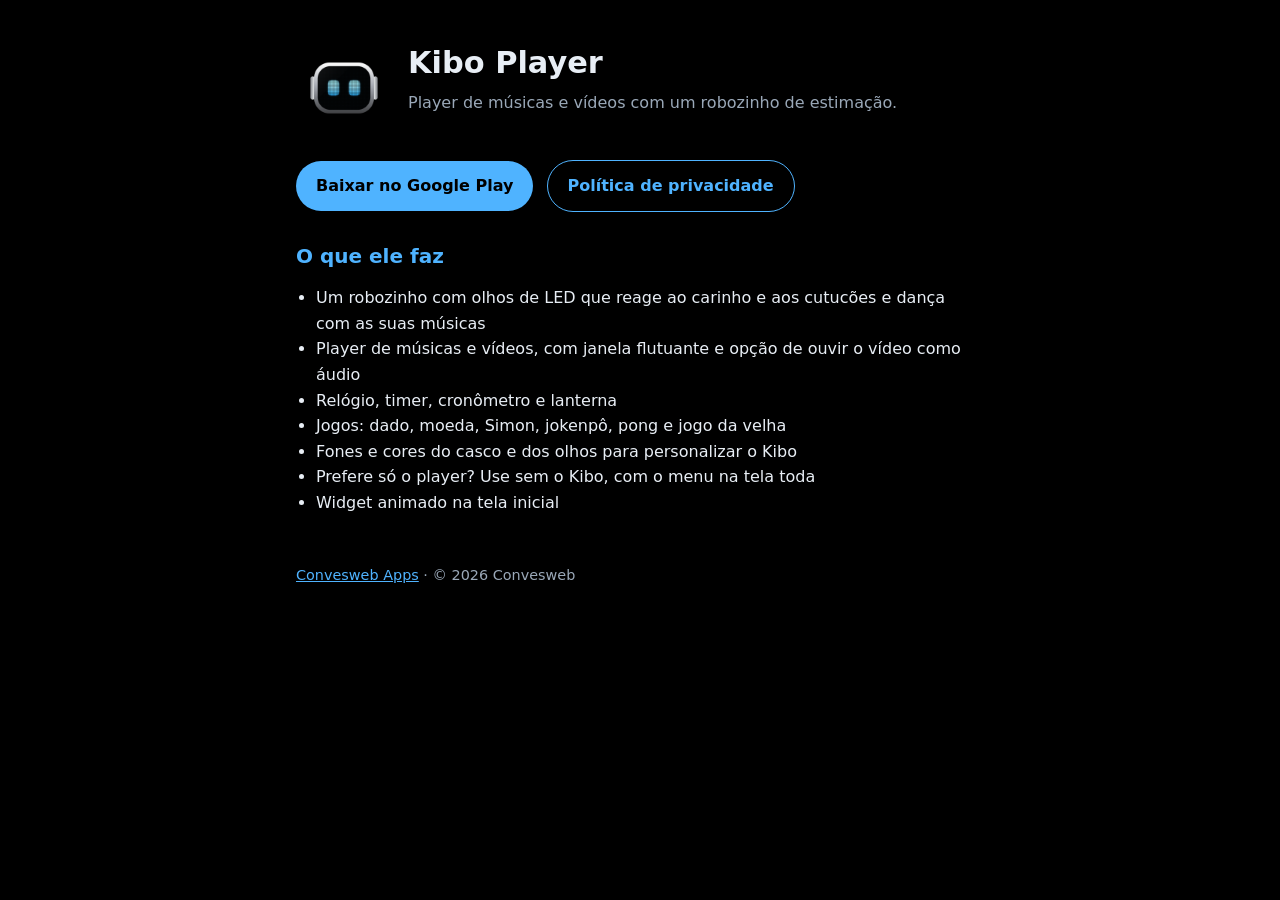
==== kibo/index.html @ 10c753fc "Add files via upload" ====
<!doctype html>
<html lang="pt-BR">
<head>
  <meta charset="utf-8">
  <meta name="viewport" content="width=device-width, initial-scale=1">
  <title>Kibo Player</title>
  <meta name="description" content="Player de músicas e vídeos com um robozinho de estimação de olhos de LED.">
  <link rel="stylesheet" href="../estilo.css">
</head>
<body>
<main>
  <div class="topo">
    <img src="icone.png" alt="Ícone do Kibo Player">
    <div>
      <h1>Kibo Player</h1>
      <p class="sub">Player de músicas e vídeos com um robozinho de estimação.</p>
    </div>
  </div>

  <a class="botao" href="https://play.google.com/store/apps/details?id=br.com.convesweb.kibo">Baixar no Google Play</a>
  <a class="botao secundario" href="privacidade.html">Política de privacidade</a>

  <h2>O que ele faz</h2>
  <ul>
    <li>Um robozinho com olhos de LED que reage ao carinho e aos cutucões e dança com as suas músicas</li>
    <li>Player de músicas e vídeos, com janela flutuante e opção de ouvir o vídeo como áudio</li>
    <li>Relógio, timer, cronômetro e lanterna</li>
    <li>Jogos: dado, moeda, Simon, jokenpô, pong e jogo da velha</li>
    <li>Fones e cores do casco e dos olhos para personalizar o Kibo</li>
    <li>Prefere só o player? Use sem o Kibo, com o menu na tela toda</li>
    <li>Widget animado na tela inicial</li>
  </ul>

  <footer><a href="../">Convesweb Apps</a> · © 2026 Convesweb</footer>
</main>
</body>
</html>
---- estilo.css ----
:root { --fundo: #000; --texto: #e8eef5; --suave: #9aa8b8; --led: #4fb3ff; --cartao: #0d1117; --borda: #1f2a36; }
* { box-sizing: border-box; }
body { margin: 0; background: var(--fundo); color: var(--texto); font: 16px/1.6 system-ui, -apple-system, "Segoe UI", Roboto, sans-serif; }
main { max-width: 720px; margin: 0 auto; padding: 40px 16px 64px; }
h1, h2, h3 { line-height: 1.25; }
h1 { font-size: 1.9rem; margin: 0 0 8px; }
h2 { font-size: 1.25rem; margin-top: 32px; color: var(--led); }
a { color: var(--led); }
p.sub { color: var(--suave); margin-top: 0; }
.app { display: flex; gap: 16px; align-items: center; background: var(--cartao); border: 1px solid var(--borda); border-radius: 16px; padding: 16px; text-decoration: none; color: inherit; margin-top: 16px; }
.app img { width: 72px; height: 72px; border-radius: 16px; flex: none; }
.app strong { display: block; font-size: 1.1rem; }
.app span { color: var(--suave); font-size: .95rem; }
.topo { display: flex; gap: 16px; align-items: center; margin-bottom: 16px; }
.topo img { width: 96px; height: 96px; border-radius: 22px; }
.botao { display: inline-block; background: var(--led); color: #000; font-weight: 600; padding: 12px 20px; border-radius: 999px; text-decoration: none; margin: 8px 8px 0 0; }
.botao.secundario { background: transparent; color: var(--led); border: 1px solid var(--led); }
ul { padding-left: 20px; }
footer { margin-top: 48px; color: var(--suave); font-size: .9rem; }
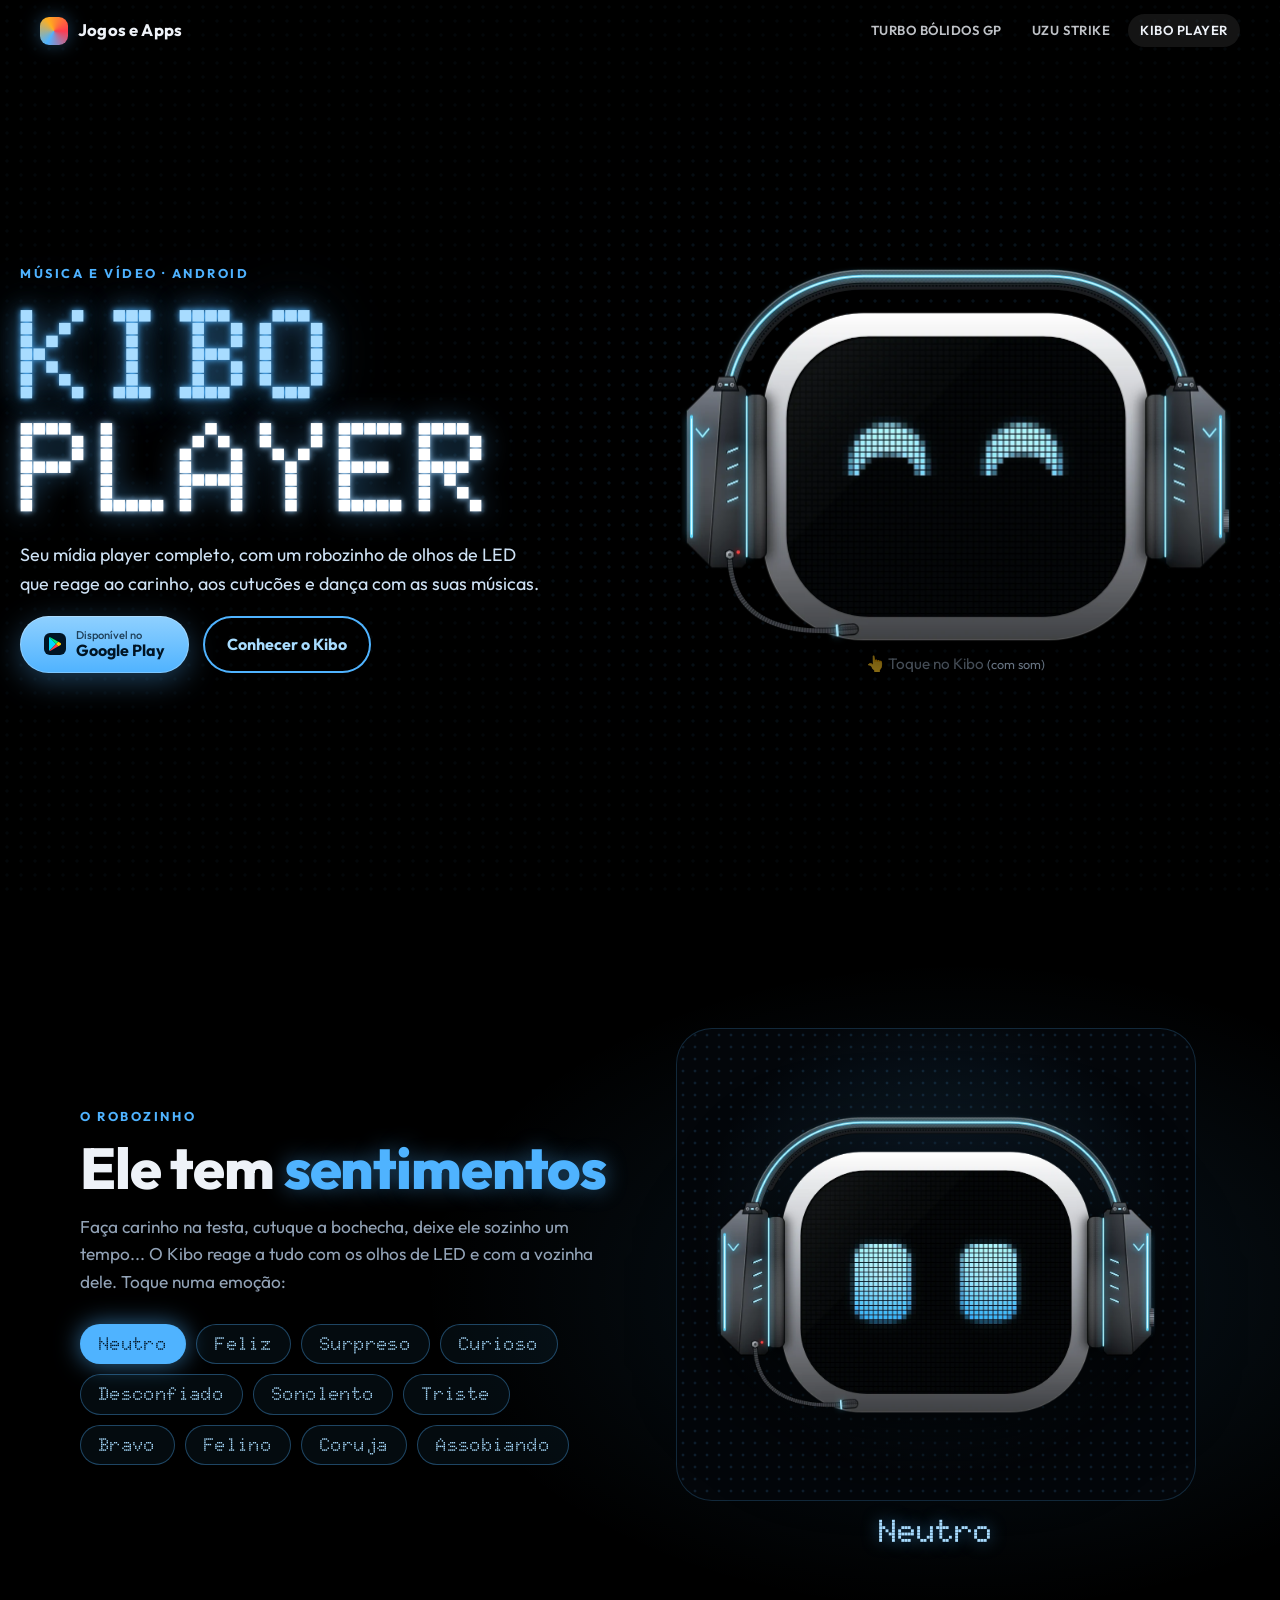
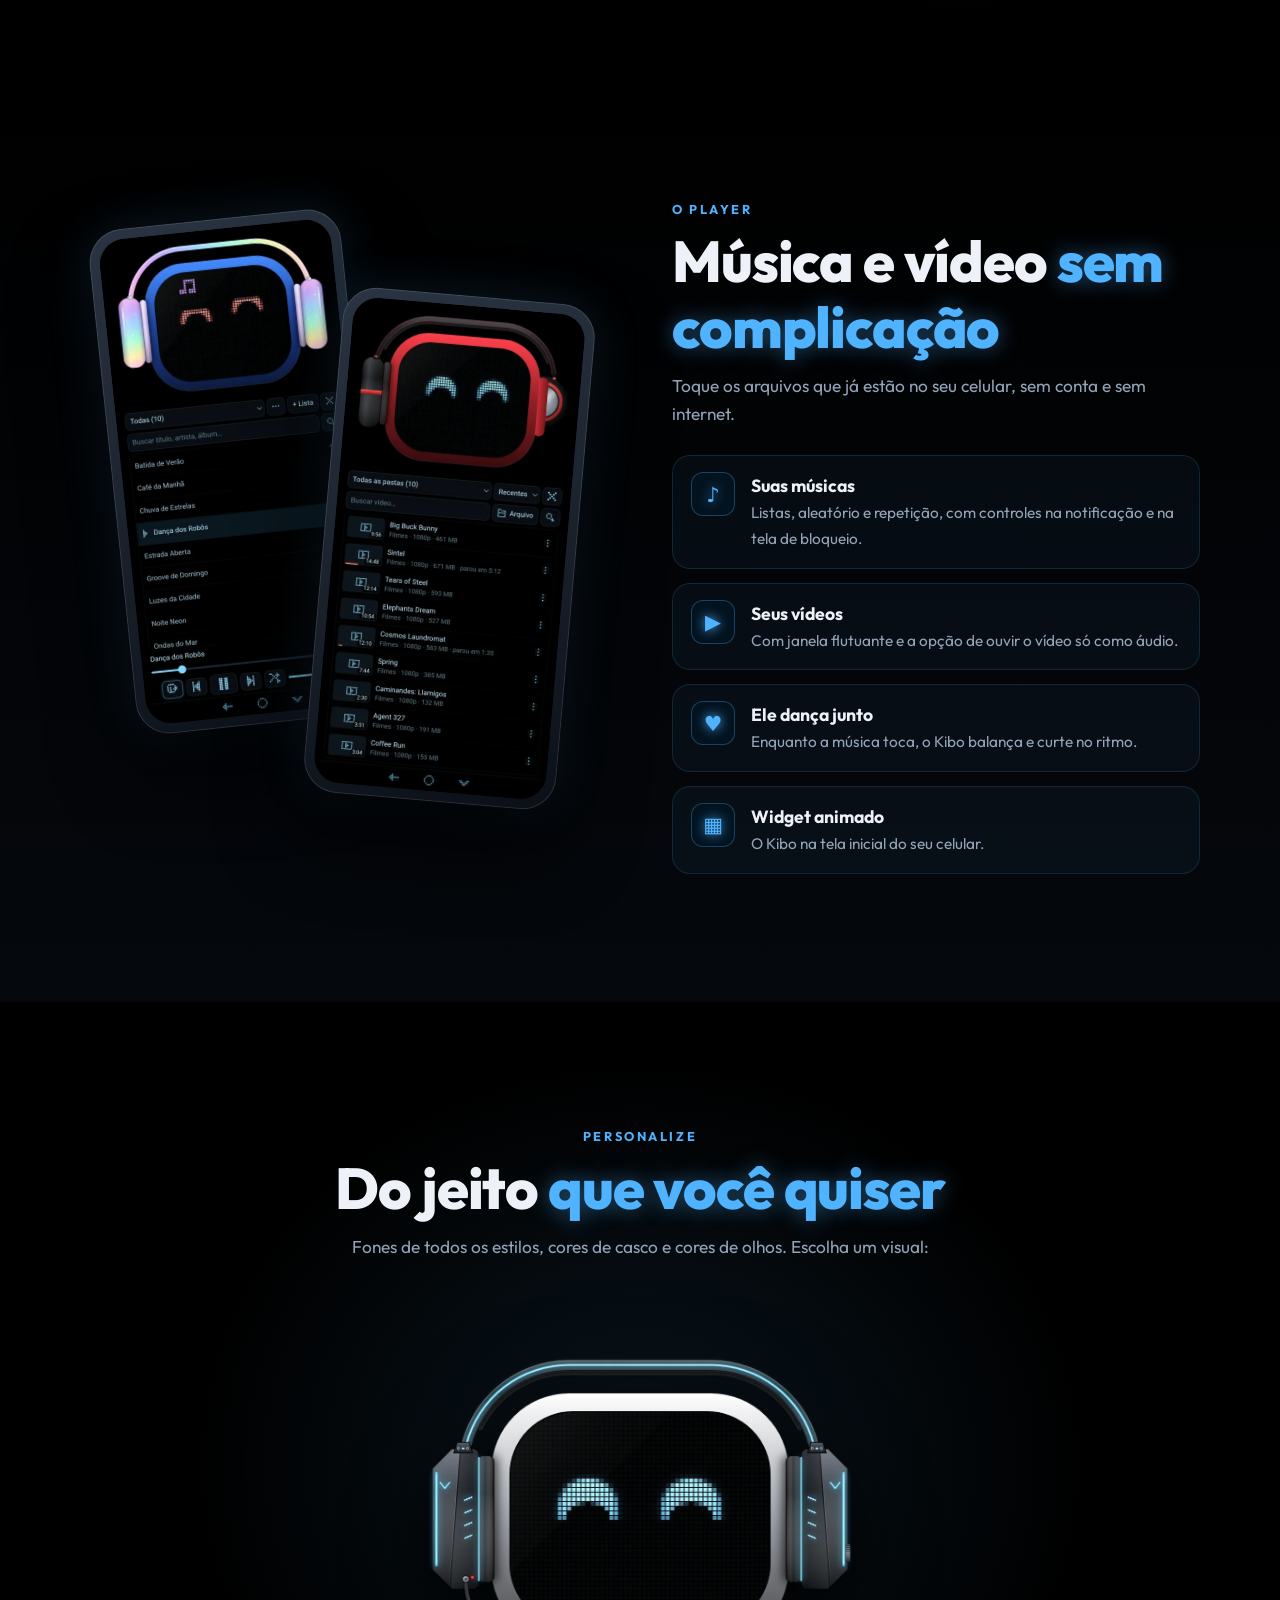
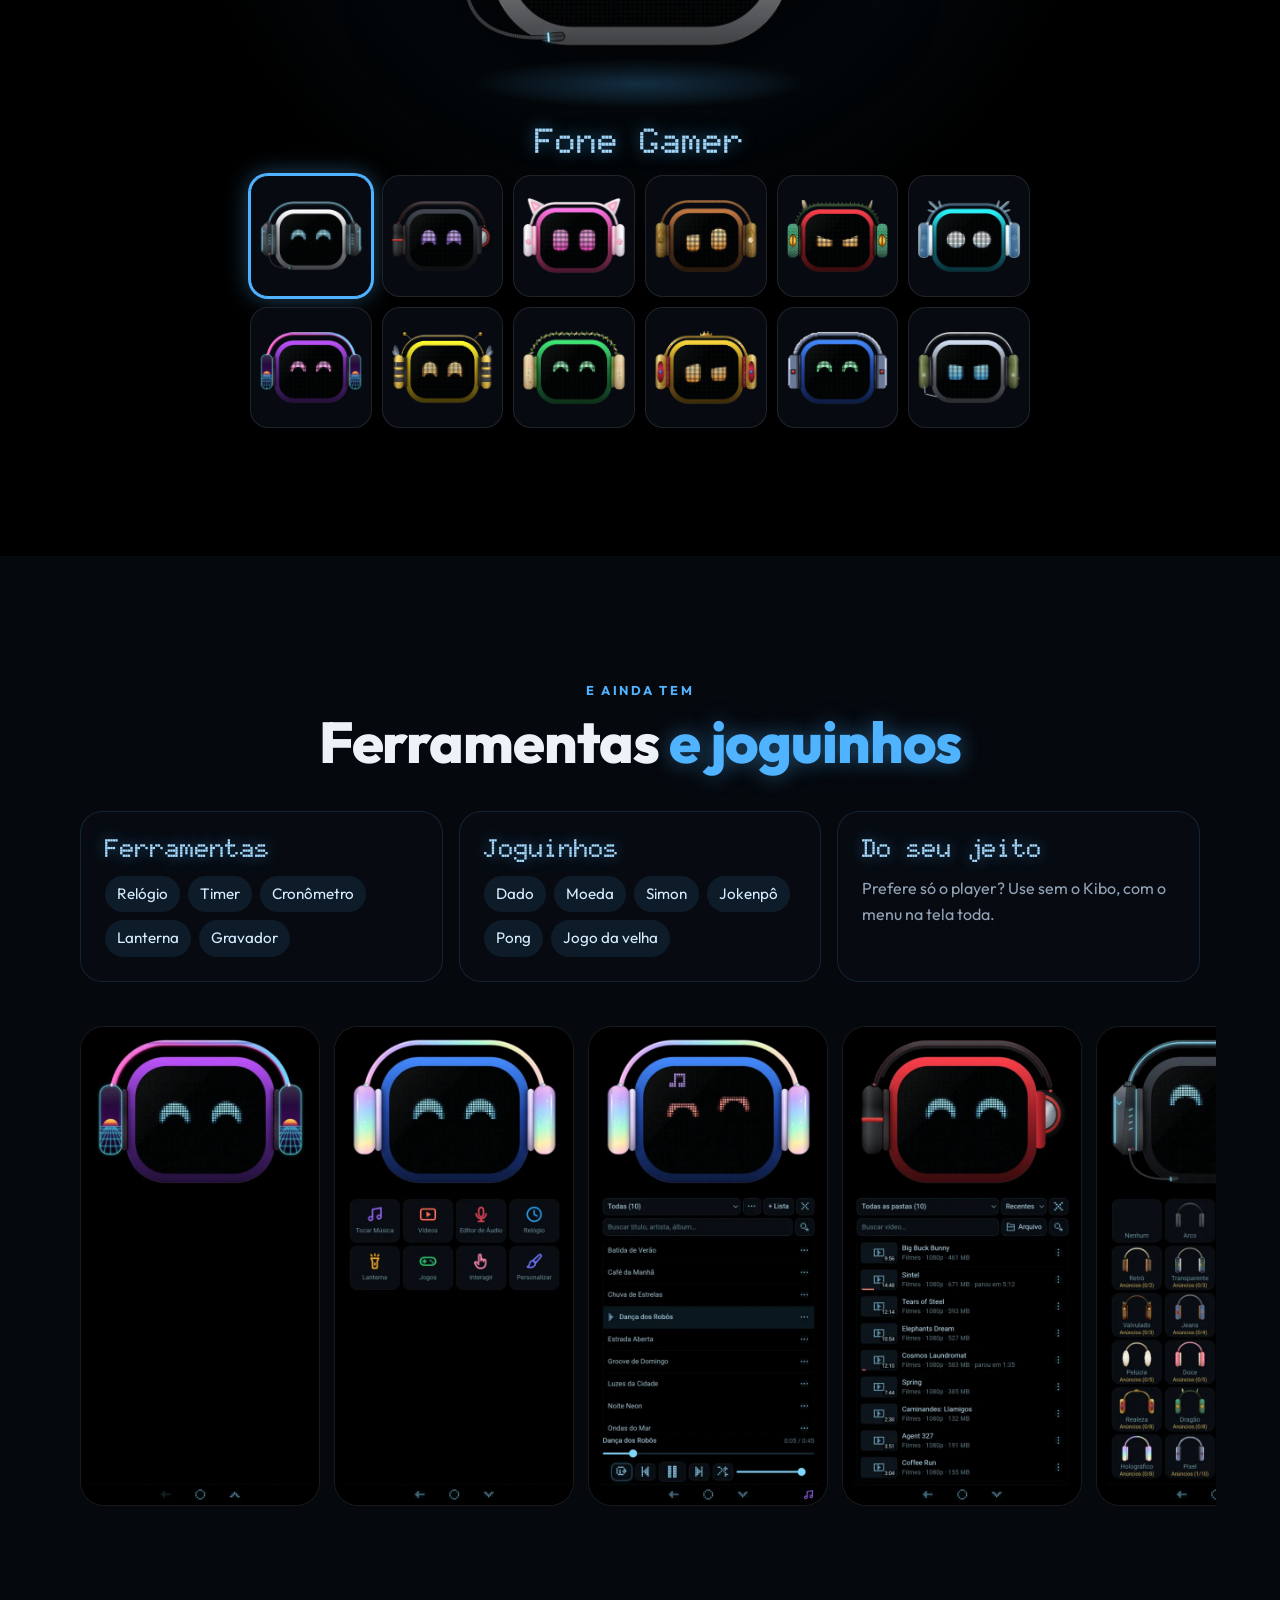
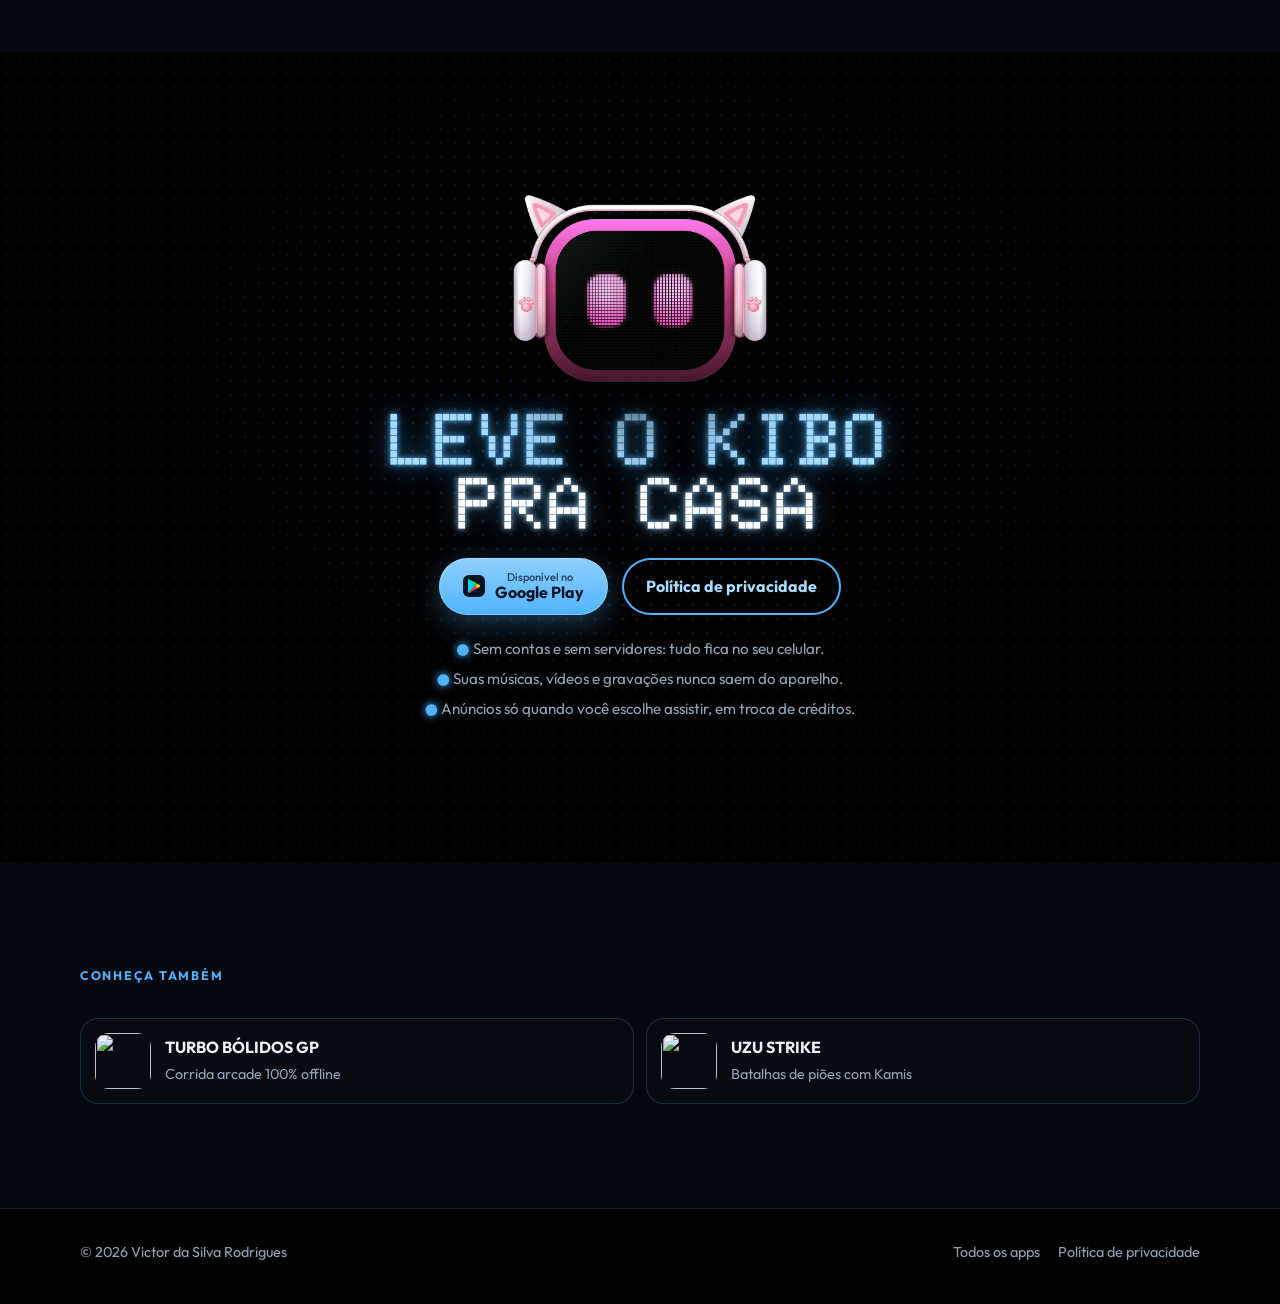
==== commit 4702f049: "Add files via upload" ====
--- a/kibo/index.html
+++ b/kibo/index.html
@@ -2,36 +2,194 @@
 <html lang="pt-BR">
 <head>
   <meta charset="utf-8">
-  <meta name="viewport" content="width=device-width, initial-scale=1">
-  <title>Kibo Player</title>
-  <meta name="description" content="Player de músicas e vídeos com um robozinho de estimação de olhos de LED.">
+  <meta name="viewport" content="width=device-width, initial-scale=1, viewport-fit=cover">
+  <title>KIBO PLAYER</title>
+  <meta name="description" content="Player de músicas e vídeos com um robozinho de estimação de olhos de LED que reage ao carinho, aos cutucões e dança com as suas músicas.">
+  <meta name="theme-color" content="#000000">
+  <meta property="og:title" content="KIBO PLAYER">
+  <meta property="og:description" content="Player de músicas e vídeos com um robozinho de estimação de olhos de LED.">
+  <meta property="og:image" content="img/destaque.webp">
+  <link rel="icon" href="icone.png">
+  <link rel="preconnect" href="https://fonts.googleapis.com">
+  <link rel="preconnect" href="https://fonts.gstatic.com" crossorigin>
+  <link rel="stylesheet" href="https://fonts.googleapis.com/css2?family=Doto:wght@700;900&family=Outfit:wght@400;500;700;800&display=swap">
   <link rel="stylesheet" href="../estilo.css">
+  <link rel="stylesheet" href="pagina.css">
 </head>
-<body>
+<body class="tema-kibo pagina-kibo">
+
+<header class="topo">
+  <a class="marca" href="../"><span class="ponto" aria-hidden="true"></span>Jogos e Apps</a>
+  <nav aria-label="Aplicativos">
+    <a href="../turbo-bolidos/">TURBO BÓLIDOS GP</a>
+    <a href="../uzu-strike/">UZU STRIKE</a>
+    <a href="./" aria-current="page">KIBO PLAYER</a>
+  </nav>
+</header>
+
 <main>
-  <div class="topo">
-    <img src="icone.png" alt="Ícone do Kibo Player">
-    <div>
-      <h1>Kibo Player</h1>
-      <p class="sub">Player de músicas e vídeos com um robozinho de estimação.</p>
+  <!-- ================= Herói: o Kibo de verdade, que reage ================= -->
+  <section class="kb-heroi" id="inicio" aria-label="Kibo Player">
+    <div class="kb-led-fundo" aria-hidden="true"></div>
+    <div class="kb-heroi-dentro">
+      <div class="kb-heroi-texto">
+        <span class="kb-tipo">Música e vídeo · Android</span>
+        <h1 class="kb-titulo-led">KIBO<br><span>PLAYER</span></h1>
+        <p>Seu mídia player completo, com um robozinho de olhos de LED que reage ao carinho, aos cutucões e dança com as suas músicas.</p>
+        <div class="kb-botoes">
+          <a class="kb-botao" href="https://play.google.com/store/apps/details?id=br.com.convesweb.kibo">
+            <svg class="icone-play" viewBox="0 0 24 24" aria-hidden="true"><path fill="#00d7fe" d="M3.6 1.8 13.5 12 3.6 22.2c-.4-.2-.6-.6-.6-1.1V2.9c0-.5.2-.9.6-1.1z"/><path fill="#00f076" d="M3.6 1.8c.3-.2.7-.2 1.1 0L17 8.5 13.5 12z"/><path fill="#ff3a44" d="M17 15.5 4.7 22.6c-.4.2-.8.2-1.1 0L13.5 12z"/><path fill="#ffce00" d="M17 8.5l3.3 1.9c1 .6 1 2.6 0 3.2L17 15.5 13.5 12z"/></svg>
+            <span><small>Disponível no</small>Google Play</span>
+          </a>
+          <a class="kb-botao contorno" href="#sentimentos"><span>Conhecer o Kibo</span></a>
+        </div>
+      </div>
+      <div class="kb-robo-area">
+        <button class="kb-robo" type="button" aria-label="Tocar no Kibo (ele reage e fala)">
+          <span class="kb-halo" aria-hidden="true"></span>
+          <img class="kb-robo-img" src="img/robo/expr-feliz.webp" alt="O Kibo, um robozinho com fones e olhos de LED">
+        </button>
+        <div class="kb-balao" aria-live="polite"></div>
+        <p class="kb-dica"><span class="kb-dedo" aria-hidden="true">👆</span> Toque no Kibo <small>(com som)</small></p>
+      </div>
     </div>
+    <div class="kb-notas" aria-hidden="true"><i>♪</i><i>♫</i><i>♪</i><i>♬</i><i>♫</i></div>
+  </section>
+
+  <!-- ================= Sentimentos ================= -->
+  <section class="kb-secao kb-sentimentos" id="sentimentos">
+    <div class="envolve kb-dois">
+      <div>
+        <div class="kb-cabeca surge">
+          <span class="kb-tipo">O robozinho</span>
+          <h2>Ele tem <em>sentimentos</em></h2>
+          <p>Faça carinho na testa, cutuque a bochecha, deixe ele sozinho um tempo... O Kibo reage a tudo com os olhos de LED e com a vozinha dele. Toque numa emoção:</p>
+        </div>
+        <div class="kb-emocoes surge" role="group" aria-label="Emoções do Kibo"></div>
+      </div>
+      <div class="kb-painel-robo surge">
+        <div class="kb-painel-tela">
+          <img class="kb-emocao-img" src="img/robo/expr-neutro.webp" alt="">
+        </div>
+        <span class="kb-emocao-nome">Neutro</span>
+      </div>
+    </div>
+  </section>
+
+  <!-- ================= Player ================= -->
+  <section class="kb-secao kb-player" id="player">
+    <div class="envolve kb-dois inverte">
+      <div class="kb-celulares surge" aria-hidden="true">
+        <div class="kb-celular c1"><img src="img/tela-3.webp" alt="" loading="lazy"></div>
+        <div class="kb-celular c2"><img src="img/tela-4.webp" alt="" loading="lazy"></div>
+      </div>
+      <div>
+        <div class="kb-cabeca surge">
+          <span class="kb-tipo">O player</span>
+          <h2>Música e vídeo <em>sem complicação</em></h2>
+          <p>Toque os arquivos que já estão no seu celular, sem conta e sem internet.</p>
+        </div>
+        <ul class="kb-lista surge">
+          <li><b>♪</b><div><strong>Suas músicas</strong><span>Listas, aleatório e repetição, com controles na notificação e na tela de bloqueio.</span></div></li>
+          <li><b>▶</b><div><strong>Seus vídeos</strong><span>Com janela flutuante e a opção de ouvir o vídeo só como áudio.</span></div></li>
+          <li><b>♥</b><div><strong>Ele dança junto</strong><span>Enquanto a música toca, o Kibo balança e curte no ritmo.</span></div></li>
+          <li><b>▦</b><div><strong>Widget animado</strong><span>O Kibo na tela inicial do seu celular.</span></div></li>
+        </ul>
+      </div>
+    </div>
+  </section>
+
+  <!-- ================= Personalize ================= -->
+  <section class="kb-secao kb-visuais" id="personalize">
+    <div class="envolve">
+      <div class="kb-cabeca centro surge">
+        <span class="kb-tipo">Personalize</span>
+        <h2>Do jeito <em>que você quiser</em></h2>
+        <p>Fones de todos os estilos, cores de casco e cores de olhos. Escolha um visual:</p>
+      </div>
+      <div class="kb-vitrine surge">
+        <div class="kb-vitrine-palco">
+          <img class="kb-vitrine-img" src="img/robo/visual-gamer.webp" alt="">
+        </div>
+        <span class="kb-vitrine-nome">Fone Gamer</span>
+        <div class="kb-vitrine-lista" role="tablist" aria-label="Visuais do Kibo"></div>
+      </div>
+    </div>
+  </section>
+
+  <!-- ================= Muito mais ================= -->
+  <section class="kb-secao kb-mais" id="mais">
+    <div class="envolve">
+      <div class="kb-cabeca centro surge">
+        <span class="kb-tipo">E ainda tem</span>
+        <h2>Ferramentas <em>e joguinhos</em></h2>
+      </div>
+      <div class="kb-mais-grade">
+        <div class="kb-bloco surge">
+          <h3>Ferramentas</h3>
+          <ul class="kb-chips"><li>Relógio</li><li>Timer</li><li>Cronômetro</li><li>Lanterna</li><li>Gravador</li></ul>
+        </div>
+        <div class="kb-bloco surge">
+          <h3>Joguinhos</h3>
+          <ul class="kb-chips"><li>Dado</li><li>Moeda</li><li>Simon</li><li>Jokenpô</li><li>Pong</li><li>Jogo da velha</li></ul>
+        </div>
+        <div class="kb-bloco surge">
+          <h3>Do seu jeito</h3>
+          <p>Prefere só o player? Use sem o Kibo, com o menu na tela toda.</p>
+        </div>
+      </div>
+      <div class="galeria retrato kb-galeria surge">
+        <img src="img/tela-1.webp" alt="Tela inicial com o Kibo" width="540" height="1080" loading="lazy">
+        <img src="img/tela-2.webp" alt="Menu de funções" width="540" height="1080" loading="lazy">
+        <img src="img/tela-3.webp" alt="Player de músicas" width="540" height="1080" loading="lazy">
+        <img src="img/tela-4.webp" alt="Lista de vídeos" width="540" height="1080" loading="lazy">
+        <img src="img/tela-5.webp" alt="Escolha de fones para o Kibo" width="540" height="1080" loading="lazy">
+        <img src="img/tela-6.webp" alt="Jogo da velha" width="540" height="1080" loading="lazy">
+      </div>
+    </div>
+  </section>
+
+  <!-- ================= Final ================= -->
+  <section class="kb-final">
+    <div class="kb-led-fundo" aria-hidden="true"></div>
+    <div class="envolve kb-final-dentro surge">
+      <img class="kb-final-robo" src="img/robo/visual-gatinho.webp" alt="" loading="lazy">
+      <h2 class="kb-titulo-led pequeno">LEVE O KIBO<br><span>PRA CASA</span></h2>
+      <div class="kb-botoes centro">
+        <a class="kb-botao" href="https://play.google.com/store/apps/details?id=br.com.convesweb.kibo">
+          <svg class="icone-play" viewBox="0 0 24 24" aria-hidden="true"><path fill="#00d7fe" d="M3.6 1.8 13.5 12 3.6 22.2c-.4-.2-.6-.6-.6-1.1V2.9c0-.5.2-.9.6-1.1z"/><path fill="#00f076" d="M3.6 1.8c.3-.2.7-.2 1.1 0L17 8.5 13.5 12z"/><path fill="#ff3a44" d="M17 15.5 4.7 22.6c-.4.2-.8.2-1.1 0L13.5 12z"/><path fill="#ffce00" d="M17 8.5l3.3 1.9c1 .6 1 2.6 0 3.2L17 15.5 13.5 12z"/></svg>
+          <span><small>Disponível no</small>Google Play</span>
+        </a>
+        <a class="kb-botao contorno" href="privacidade.html"><span>Política de privacidade</span></a>
+      </div>
+      <ul class="kb-privacidade">
+        <li>Sem contas e sem servidores: tudo fica no seu celular.</li>
+        <li>Suas músicas, vídeos e gravações nunca saem do aparelho.</li>
+        <li>Anúncios só quando você escolhe assistir, em troca de créditos.</li>
+      </ul>
+    </div>
+  </section>
+
+  <section class="secao alt">
+    <div class="envolve">
+      <div class="secao-titulo"><span class="tipo">Conheça também</span></div>
+      <div class="outros">
+        <a class="outro" href="../turbo-bolidos/"><img src="../turbo-bolidos/icone.png" alt=""><div><strong>TURBO BÓLIDOS GP</strong><span>Corrida arcade 100% offline</span></div></a>
+        <a class="outro" href="../uzu-strike/"><img src="../uzu-strike/icone.png" alt=""><div><strong>UZU STRIKE</strong><span>Batalhas de piões com Kamis</span></div></a>
+      </div>
+    </div>
+  </section>
+</main>
+
+<footer class="rodape">
+  <div class="envolve">
+    <span>© 2026 Victor da Silva Rodrigues</span>
+    <nav><a href="../">Todos os apps</a><a href="privacidade.html">Política de privacidade</a></nav>
   </div>
+</footer>
 
-  <a class="botao" href="https://play.google.com/store/apps/details?id=br.com.convesweb.kibo">Baixar no Google Play</a>
-  <a class="botao secundario" href="privacidade.html">Política de privacidade</a>
-
-  <h2>O que ele faz</h2>
-  <ul>
-    <li>Um robozinho com olhos de LED que reage ao carinho e aos cutucões e dança com as suas músicas</li>
-    <li>Player de músicas e vídeos, com janela flutuante e opção de ouvir o vídeo como áudio</li>
-    <li>Relógio, timer, cronômetro e lanterna</li>
-    <li>Jogos: dado, moeda, Simon, jokenpô, pong e jogo da velha</li>
-    <li>Fones e cores do casco e dos olhos para personalizar o Kibo</li>
-    <li>Prefere só o player? Use sem o Kibo, com o menu na tela toda</li>
-    <li>Widget animado na tela inicial</li>
-  </ul>
-
-  <footer><a href="../">Convesweb Apps</a> · © 2026 Convesweb</footer>
-</main>
+<script src="dados.js"></script>
+<script src="../site.js"></script>
+<script src="pagina.js"></script>
 </body>
 </html>
--- a/estilo.css
+++ b/estilo.css
@@ -1,19 +1,334 @@
-:root { --fundo: #000; --texto: #e8eef5; --suave: #9aa8b8; --led: #4fb3ff; --cartao: #0d1117; --borda: #1f2a36; }
+/* Jogos e Apps — estilo compartilhado
+   Cada página define o tema do app em <body class="tema-...">. */
+
+:root {
+  --fundo: #05070c;
+  --fundo-2: #0b0f18;
+  --texto: #eef2f8;
+  --suave: #a3aec0;
+  --borda: rgba(255, 255, 255, .10);
+  --cartao: rgba(255, 255, 255, .04);
+  --cor: #4fb3ff;
+  --cor-2: #8a7dff;
+  --sobre-cor: #04101c;
+  --raio: 20px;
+  --fonte-titulo: "Outfit", system-ui, -apple-system, "Segoe UI", Roboto, sans-serif;
+}
+
+.tema-kibo  { --fundo: #000; --fundo-2: #070b11; --cor: #4fb3ff; --cor-2: #7fd6ff; --sobre-cor: #00121f; }
+.tema-turbo { --fundo: #070d24; --fundo-2: #0c1638; --cor: #ffae1f; --cor-2: #3d9bff; --sobre-cor: #1f1200; }
+.tema-uzu   { --fundo: #08090f; --fundo-2: #11131d; --cor: #ffd21f; --cor-2: #ff3b4f; --sobre-cor: #1a1400; --fonte-titulo: "Chakra Petch", "Outfit", system-ui, sans-serif; }
+
 * { box-sizing: border-box; }
-body { margin: 0; background: var(--fundo); color: var(--texto); font: 16px/1.6 system-ui, -apple-system, "Segoe UI", Roboto, sans-serif; }
-main { max-width: 720px; margin: 0 auto; padding: 40px 16px 64px; }
-h1, h2, h3 { line-height: 1.25; }
-h1 { font-size: 1.9rem; margin: 0 0 8px; }
-h2 { font-size: 1.25rem; margin-top: 32px; color: var(--led); }
-a { color: var(--led); }
-p.sub { color: var(--suave); margin-top: 0; }
-.app { display: flex; gap: 16px; align-items: center; background: var(--cartao); border: 1px solid var(--borda); border-radius: 16px; padding: 16px; text-decoration: none; color: inherit; margin-top: 16px; }
-.app img { width: 72px; height: 72px; border-radius: 16px; flex: none; }
-.app strong { display: block; font-size: 1.1rem; }
-.app span { color: var(--suave); font-size: .95rem; }
-.topo { display: flex; gap: 16px; align-items: center; margin-bottom: 16px; }
-.topo img { width: 96px; height: 96px; border-radius: 22px; }
-.botao { display: inline-block; background: var(--led); color: #000; font-weight: 600; padding: 12px 20px; border-radius: 999px; text-decoration: none; margin: 8px 8px 0 0; }
-.botao.secundario { background: transparent; color: var(--led); border: 1px solid var(--led); }
-ul { padding-left: 20px; }
-footer { margin-top: 48px; color: var(--suave); font-size: .9rem; }
+html { scroll-behavior: smooth; }
+body {
+  margin: 0;
+  background: var(--fundo);
+  color: var(--texto);
+  font: 16px/1.6 "Outfit", system-ui, -apple-system, "Segoe UI", Roboto, sans-serif;
+  -webkit-font-smoothing: antialiased;
+  overflow-x: hidden;
+}
+img { max-width: 100%; display: block; }
+a { color: var(--cor); }
+h1, h2, h3 { font-family: var(--fonte-titulo); line-height: 1.15; margin: 0; }
+.envolve { width: min(1120px, 100% - 32px); margin-inline: auto; }
+
+/* ---------- Topo ---------- */
+.topo {
+  position: fixed; inset: 0 0 auto 0; z-index: 20;
+  display: flex; align-items: center; justify-content: space-between; gap: 16px;
+  padding: 14px clamp(16px, 4vw, 40px);
+  transition: background .3s, backdrop-filter .3s;
+}
+.topo.rolou { background: rgba(5, 7, 12, .72); backdrop-filter: blur(14px); -webkit-backdrop-filter: blur(14px); border-bottom: 1px solid var(--borda); }
+.marca { display: flex; align-items: center; gap: 10px; color: var(--texto); text-decoration: none; font-weight: 700; font-size: 1.05rem; letter-spacing: .01em; }
+.marca .ponto { width: 28px; height: 28px; border-radius: 9px; background: conic-gradient(from 210deg, #4fb3ff, #ffae1f, #ff3b4f, #4fb3ff); box-shadow: 0 0 18px rgba(79, 179, 255, .35); }
+.topo nav { display: flex; gap: 6px; flex-wrap: wrap; justify-content: flex-end; }
+.topo nav a { color: var(--texto); text-decoration: none; font-size: .82rem; font-weight: 600; letter-spacing: .04em; padding: 6px 12px; border-radius: 999px; opacity: .8; }
+@media (max-width: 640px) { .topo nav { display: none; } }
+.topo nav a:hover, .topo nav a[aria-current] { opacity: 1; background: rgba(255, 255, 255, .08); }
+
+/* ---------- Página inicial: apresentação de slides em camadas ---------- */
+.slides { --cor-slide: #4fb3ff; position: relative; height: 100vh; height: 100svh; min-height: 600px; overflow: hidden; background: #000; isolation: isolate; outline: none; }
+.slide { position: absolute; inset: 0; opacity: 0; visibility: hidden; transition: opacity .8s ease, visibility 0s .8s; overflow: hidden; }
+.slide.ativo { opacity: 1; visibility: visible; transition: opacity .8s ease, visibility 0s; z-index: 1; }
+.slide::after { content: ""; position: absolute; inset: 0; z-index: 5; pointer-events: none;
+  background: linear-gradient(90deg, rgba(0,0,0,.78) 0%, rgba(0,0,0,.45) 32%, transparent 58%), linear-gradient(0deg, rgba(0,0,0,.75) 0%, transparent 28%); }
+
+.camada { position: absolute; z-index: var(--z, 2); translate: var(--px, 0) var(--py, 0); will-change: transform; pointer-events: none; }
+.camada img { width: 100%; height: auto; }
+.slide.ativo .camada { animation: var(--anim, surgir) var(--dur, .9s) cubic-bezier(.2, .85, .25, 1) var(--d, 0s) both; }
+.camada.fundo { inset: -3%; --z: 0; }
+.camada.fundo img { width: 100%; height: 100%; object-fit: cover; }
+.slide.ativo .camada.fundo { animation: aproximar 9s ease-out both; }
+.flutua { animation: flutuar 5s ease-in-out infinite; }
+.gira { animation: tremer .18s linear infinite; }
+
+@keyframes surgir { from { opacity: 0; transform: translateY(40px) scale(.96); } }
+@keyframes da-direita { from { opacity: 0; transform: translateX(28vw); } }
+@keyframes da-esquerda { from { opacity: 0; transform: translateX(-20vw); } }
+@keyframes de-baixo { from { opacity: 0; transform: translateY(30vh); } }
+@keyframes aparecer { from { opacity: 0; } }
+@keyframes aproximar { from { transform: scale(1.12); } to { transform: scale(1); } }
+@keyframes flutuar { 50% { transform: translateY(-14px); } }
+@keyframes tremer { 25% { transform: translate(1px, -1px) rotate(.4deg); } 75% { transform: translate(-1px, 1px) rotate(-.4deg); } }
+
+.slide-texto { position: absolute; z-index: 6; left: clamp(16px, 6vw, 96px); bottom: clamp(150px, 22vh, 230px); width: min(520px, 100% - 32px); }
+.slide-texto > * { opacity: 0; }
+.slide.ativo .slide-texto > * { animation: surgir .8s cubic-bezier(.2, .85, .25, 1) both; opacity: 1; }
+.slide.ativo .slide-texto > :nth-child(2) { animation-delay: .1s; }
+.slide.ativo .slide-texto > :nth-child(3) { animation-delay: .2s; }
+.slide.ativo .slide-texto > :nth-child(4) { animation-delay: .3s; }
+.slide.ativo .slide-texto > :nth-child(5) { animation-delay: .4s; }
+.slide-texto .icone { width: 64px; height: 64px; border-radius: 16px; border: 1px solid rgba(255,255,255,.2); box-shadow: 0 10px 30px rgba(0,0,0,.6); margin-bottom: 14px; }
+.slide-texto .tipo { display: block; color: var(--cor-slide); font-weight: 700; letter-spacing: .16em; text-transform: uppercase; font-size: .8rem; }
+.slide-texto h2 { font-size: clamp(2.4rem, 6vw, 4.8rem); font-weight: 800; letter-spacing: -.02em; margin: 6px 0 10px; text-shadow: 0 4px 30px rgba(0,0,0,.7); }
+.slide-texto h2.com-logo { margin: 2px 0 8px; line-height: 0; }
+.slide-texto h2 img { width: auto; height: clamp(110px, 17vh, 170px); filter: drop-shadow(0 8px 24px rgba(0,0,0,.6)); }
+.slide-texto p { margin: 0 0 22px; font-size: clamp(1rem, 1.8vw, 1.2rem); color: rgba(255,255,255,.88); text-shadow: 0 2px 14px rgba(0,0,0,.9); }
+.slide-texto .botao { background: var(--cor-slide); color: #0a0a0a; }
+.slide-texto .botao.secundario { background: rgba(255,255,255,.1); color: #fff; }
+
+/* Controles */
+.seta { position: absolute; z-index: 8; top: 50%; translate: 0 -50%; width: 52px; height: 52px; border-radius: 50%; border: 1px solid rgba(255,255,255,.25); background: rgba(0,0,0,.35); color: #fff; display: grid; place-items: center; cursor: pointer; backdrop-filter: blur(8px); transition: background .2s, transform .2s; }
+.seta:hover { background: rgba(255,255,255,.18); transform: scale(1.06); }
+.seta svg { width: 22px; height: 22px; }
+.seta.ant { left: clamp(8px, 2vw, 28px); }
+.seta.prox { right: clamp(8px, 2vw, 28px); }
+.slides-pontos { position: absolute; z-index: 8; left: 50%; bottom: clamp(18px, 4vh, 36px); translate: -50% 0; display: flex; gap: 10px; padding: 8px; border-radius: 22px; background: rgba(0,0,0,.4); border: 1px solid rgba(255,255,255,.12); backdrop-filter: blur(12px); }
+.slides-pontos button { position: relative; display: flex; align-items: center; gap: 10px; padding: 8px 14px 8px 8px; border: 0; border-radius: 15px; background: transparent; color: rgba(255,255,255,.7); font: 700 .82rem/1 "Outfit", system-ui, sans-serif; cursor: pointer; overflow: hidden; transition: background .3s, color .3s; }
+.slides-pontos button:hover { color: #fff; background: rgba(255,255,255,.08); }
+.slides-pontos button.ativo { color: #fff; background: rgba(255,255,255,.14); }
+.slides-pontos img { width: 34px; height: 34px; border-radius: 9px; }
+.slides-pontos .progresso { position: absolute; left: 0; bottom: 0; height: 3px; width: 0; background: var(--cor-slide); }
+.slides-pontos button.ativo .progresso { animation: progresso 7s linear both; }
+.slides.pausado .slides-pontos button.ativo .progresso { animation-play-state: paused; }
+@keyframes progresso { to { width: 100%; } }
+
+/* --- Slide do Kibo --- */
+.s-kibo { background: radial-gradient(60% 70% at 72% 50%, rgba(40,120,255,.35), transparent 70%), #000; }
+.s-kibo .grade { inset: 0; --z: 0; background-image: radial-gradient(rgba(79,179,255,.18) 1.2px, transparent 1.6px); background-size: 22px 22px; -webkit-mask-image: radial-gradient(55% 65% at 72% 50%, #000, transparent); mask-image: radial-gradient(55% 65% at 72% 50%, #000, transparent); }
+.s-kibo .tela { width: clamp(130px, 13vw, 230px); border-radius: 22px; overflow: hidden; border: 2px solid rgba(255,255,255,.14); box-shadow: 0 30px 60px rgba(0,0,0,.7), 0 0 40px rgba(79,179,255,.25); }
+.s-kibo .tela-1 { right: 4%; top: 12%; rotate: 10deg; --z: 1; --anim: da-direita; --d: .15s; }
+.s-kibo .tela-2 { right: 43%; top: 26%; rotate: -12deg; --z: 1; --anim: de-baixo; --d: .25s; opacity: .9; }
+.s-kibo .robo { right: 9%; top: 50%; margin-top: -15vw; width: clamp(320px, 40vw, 720px); --z: 3; --anim: surgir; --dur: 1.1s; --d: .05s; filter: drop-shadow(0 40px 60px rgba(0,0,0,.8)) drop-shadow(0 0 50px rgba(79,179,255,.35)); }
+.s-kibo .nota { --z: 4; color: #7fd6ff; font-size: clamp(28px, 3.2vw, 54px); text-shadow: 0 0 20px rgba(79,179,255,.9); --anim: aparecer; }
+.s-kibo .nota span { display: block; animation: flutuar 3.6s ease-in-out infinite; }
+.s-kibo .n1 { right: 46%; top: 18%; --d: .6s; }
+.s-kibo .n2 { right: 7%; top: 64%; --d: .8s; }
+.s-kibo .n3 { right: 30%; top: 72%; --d: 1s; font-size: clamp(20px, 2.2vw, 36px); }
+.s-kibo .n2 span { animation-delay: -1.2s; } .s-kibo .n3 span { animation-delay: -2.4s; }
+
+/* --- Slide do Turbo Bólidos --- */
+.s-turbo .velocidade { inset: 0; --z: 1; background: repeating-linear-gradient(100deg, transparent 0 46px, rgba(255,255,255,.10) 46px 48px, transparent 48px 140px); -webkit-mask-image: linear-gradient(90deg, transparent 35%, #000 70%); mask-image: linear-gradient(90deg, transparent 35%, #000 70%); animation: correr .5s linear infinite !important; opacity: .6; }
+@keyframes correr { to { background-position: -140px 0; } }
+/* Os carros ficam num "palco" de proporção fixa: a composição é sempre a mesma e só muda de escala.
+   Tela deitada: palco à direita, do tamanho que couber ao lado do texto e na altura da tela. */
+.s-turbo .palco { position: absolute; z-index: 3; pointer-events: none; aspect-ratio: 1.75;
+  right: 2.5vw; bottom: max(7vh, 84px); width: min(60vw, 112vh, 100vw - 470px); }
+.s-turbo .palco .camada { --z: 0; }
+.s-turbo .carro-2 { right: 51%; bottom: 34%; width: 39%; --anim: da-direita; --dur: 1.3s; --d: .2s; filter: drop-shadow(0 20px 22px rgba(0,0,0,.55)) brightness(.92); }
+.s-turbo .carro-1 { right: 1%; bottom: 0; width: 74%; --anim: da-direita; --dur: 1s; filter: drop-shadow(0 34px 30px rgba(0,0,0,.6)); }
+.s-turbo .poeira { right: 3%; bottom: -4%; width: 70%; height: 12%; background: radial-gradient(50% 50% at 50% 50%, rgba(0,0,0,.45), transparent 70%); }
+
+/* Tela em pé (celular, tablet): fundo puxado para cima, para a pista ficar atrás dos carros, e o palco
+   centralizado no topo, mais alto, ocupando o espaço que sobra acima do texto. */
+@media (max-aspect-ratio: 1/1) {
+  .s-turbo .camada.fundo { inset: -42% -3% -3% -3%; }
+  .s-turbo .camada.fundo img { object-position: 64% 50%; }
+  .s-turbo .palco { aspect-ratio: 1.25; right: auto; bottom: auto; left: 50%; translate: -50% 0; top: max(60px, 7svh);
+    width: max(72vw, min(100vw, (100svh - 470px) * 1.25, 50svh * 1.25)); }
+  .s-turbo .carro-1 { right: -4%; bottom: 0; width: 88%; }
+  .s-turbo .carro-2 { right: 46%; bottom: 40%; width: 52%; }
+  .s-turbo .poeira { display: none; }
+}
+
+/* Tela deitada e baixa (celular deitado): texto compacto, para sobrar espaço para os carros. */
+@media (min-aspect-ratio: 1/1) and (max-height: 540px) {
+  .slides { min-height: 0; }
+  .slide-texto { width: min(440px, 46vw); }
+  .slide-texto .icone { display: none; }
+  .slide-texto h2 { font-size: clamp(1.6rem, 6vh, 2.4rem); margin: 2px 0 6px; }
+  .slide-texto p { font-size: .9rem; margin-bottom: 12px; }
+  .slide-texto .botao { padding: 8px 14px; font-size: .88rem; }
+  .slide-texto h2 img { height: clamp(64px, 21vh, 96px); }
+  .slide-texto { bottom: 72px; }
+  .slide-texto .botoes { flex-wrap: nowrap; gap: 8px; }
+  .seta { display: none; }
+  .slides-pontos { bottom: 12px; padding: 5px; }
+  .slides-pontos button { padding: 5px; }
+  .slides-pontos button span { display: none; }
+  .slides-pontos img { width: 28px; height: 28px; }
+  .s-turbo .palco { width: min(100vw - 46vw - 40px, (100svh - 110px) * 1.75); bottom: 60px; }
+}
+@media (min-aspect-ratio: 1/1) and (max-width: 1100px) and (min-height: 541px) {
+  .slide-texto { width: min(460px, 44vw); }
+}
+
+/* --- Slide do UZU STRIKE --- */
+.s-uzu .fundo img { filter: brightness(.55) saturate(1.1); }
+.s-uzu .brilho { inset: 0; --z: 1; background: radial-gradient(40% 50% at 66% 72%, rgba(255,90,40,.45), transparent 70%), radial-gradient(35% 45% at 84% 40%, rgba(150,60,255,.35), transparent 70%); --anim: aparecer; }
+/* Kamis, personagens, piões e faísca num palco de proporção fixa (como o do Turbo Bólidos). */
+.s-uzu .palco { position: absolute; z-index: 3; pointer-events: none; aspect-ratio: 1.3;
+  right: 1.5vw; bottom: max(9vh, 96px); width: min(58vw, (100svh - 170px) * 1.3, 100vw - 470px); }
+.s-uzu .palco .camada { --z: 0; }
+.s-uzu .kami { opacity: .55; --anim: aparecer; --dur: 1.6s; top: 0; width: 52%; }
+.s-uzu .kami-1 { left: -2%; }
+.s-uzu .kami-2 { right: -2%; }
+.s-uzu .kami-1 img { scale: -1 1; animation: flutuar 6s ease-in-out infinite; } /* a fera vermelha encara a roxa */
+.s-uzu .kami-2 img { animation: flutuar 6s ease-in-out -3s infinite; }
+.s-uzu .pers { bottom: 0; width: 52%; filter: drop-shadow(0 20px 40px rgba(0,0,0,.7)); }
+.s-uzu .pers img { -webkit-mask-image: linear-gradient(#000 66%, transparent 98%); mask-image: linear-gradient(#000 66%, transparent 98%); }
+.s-uzu .pers-1 { left: 0; --anim: da-esquerda; --d: .15s; }
+.s-uzu .pers-2 { right: 0; --anim: da-direita; --d: .3s; }
+.s-uzu .pers-2 img { scale: -1 1; }
+.s-uzu .piao { filter: drop-shadow(0 18px 18px rgba(0,0,0,.6)); width: 19%; }
+.s-uzu .piao-1 { left: 29%; bottom: 0; --anim: de-baixo; --d: .45s; }
+.s-uzu .piao-2 { right: 27%; bottom: 2%; --anim: de-baixo; --d: .55s; }
+.s-uzu .faisca { left: 50%; bottom: 7%; margin-left: -8%; width: 16%; aspect-ratio: 1; border-radius: 50%; background: radial-gradient(circle, #fff 0 10%, rgba(255,210,31,.9) 22%, rgba(255,80,40,.5) 45%, transparent 70%); mix-blend-mode: screen; --anim: aparecer; --d: .8s; }
+/* Tela em pé: palco centralizado no topo, acima do texto. */
+@media (max-aspect-ratio: 1/1) {
+  .s-uzu .palco { aspect-ratio: 1.15; right: auto; bottom: auto; left: 50%; translate: -50% 0; top: max(56px, 6svh);
+    width: max(86vw, min(100vw, (100svh - 470px) * 1.15, 50svh * 1.15)); }
+}
+/* Tela deitada e baixa (celular deitado) */
+@media (min-aspect-ratio: 1/1) and (max-height: 540px) {
+  .s-uzu .palco { width: min(100vw - 46vw - 30px, (100svh - 110px) * 1.3); bottom: 56px; }
+}
+.s-uzu .faisca::before { content: ""; position: absolute; inset: -40%; background: conic-gradient(from 0deg, transparent 0 8%, rgba(255,230,120,.8) 9% 10%, transparent 11% 33%, rgba(255,230,120,.8) 34% 35%, transparent 36% 58%, rgba(255,230,120,.8) 59% 60%, transparent 61% 83%, rgba(255,230,120,.8) 84% 85%, transparent 86%); border-radius: 50%; -webkit-mask-image: radial-gradient(circle, #000 20%, transparent 70%); mask-image: radial-gradient(circle, #000 20%, transparent 70%); animation: rodar 3s linear infinite; }
+@keyframes rodar { to { transform: rotate(1turn); } }
+
+/* Celular: palco em cima, texto embaixo */
+@media (max-width: 820px) and (max-aspect-ratio: 1/1), (max-aspect-ratio: 4/5) {
+  .slides { min-height: 560px; }
+  .slide::after { background: linear-gradient(0deg, rgba(0,0,0,.92) 0%, rgba(0,0,0,.75) 36%, transparent 62%); }
+  .slide-texto { bottom: 104px; }
+  .slide-texto .icone { width: 52px; height: 52px; margin-bottom: 10px; }
+  .slide-texto p { margin-bottom: 16px; }
+  .slide-texto h2 img { height: 104px; }
+  .slide-texto .botoes { flex-wrap: nowrap; gap: 10px; }
+  .slide-texto .botao { padding: 10px 16px; font-size: .95rem; }
+  .seta { display: none; }
+  .slides-pontos button { padding: 6px; }
+  .slides-pontos button span { display: none; }
+  .s-kibo .robo { right: 8%; left: 8%; width: auto; top: 13%; margin-top: 0; }
+  .s-kibo .tela { width: 26vw; }
+  .s-kibo .tela-1 { right: 2%; top: 9%; }
+  .s-kibo .tela-2 { right: auto; left: 2%; top: 22%; }
+  .s-kibo .n1 { right: 70%; top: 10%; } .s-kibo .n2 { right: 6%; top: 44%; } .s-kibo .n3 { display: none; }
+}
+
+/* Celular em pé e baixo: sem o ícone e com a logo menor, para o texto não subir sobre o palco. */
+@media (max-aspect-ratio: 1/1) and (max-height: 700px) {
+  .slide-texto .icone { display: none; }
+  .slide-texto h2 img { height: 84px; }
+}
+
+/* ---------- Destaques ---------- */
+.destaques { padding: clamp(56px, 9vw, 104px) 0 24px; }
+.cards { display: grid; grid-template-columns: repeat(auto-fill, minmax(300px, 1fr)); gap: 18px; }
+.card { --c: #4fb3ff; position: relative; display: flex; flex-direction: column; border-radius: 24px; overflow: hidden; background: var(--fundo-2); border: 1px solid var(--borda); color: var(--texto); text-decoration: none; transition: transform .35s cubic-bezier(.2, .8, .2, 1), border-color .35s, box-shadow .35s; }
+.card:hover, .card:focus-visible { transform: translateY(-6px); border-color: color-mix(in srgb, var(--c) 60%, transparent); box-shadow: 0 24px 50px rgba(0,0,0,.5), 0 0 0 1px color-mix(in srgb, var(--c) 30%, transparent); }
+.card-arte { position: relative; aspect-ratio: 16 / 9; overflow: hidden; background: #000; }
+.card-arte img { width: 100%; height: 100%; object-fit: cover; transition: transform .8s cubic-bezier(.2, .8, .2, 1); }
+.card:hover .card-arte img { transform: scale(1.06); }
+.card-corpo { position: relative; padding: 0 22px 22px; display: grid; gap: 8px; flex: 1; }
+.card-corpo .icone { width: 68px; height: 68px; border-radius: 18px; margin-top: -34px; border: 3px solid var(--fundo-2); box-shadow: 0 10px 24px rgba(0,0,0,.5); }
+.card .tipo { color: var(--c); font-weight: 700; letter-spacing: .14em; text-transform: uppercase; font-size: .75rem; }
+.card h3 { font-size: 1.35rem; font-weight: 800; letter-spacing: .01em; }
+.card p { margin: 0; color: var(--suave); }
+.card .ir { margin-top: auto; padding-top: 8px; display: inline-flex; align-items: center; gap: 8px; font-weight: 700; color: var(--c); }
+.card .ir svg { width: 16px; height: 16px; transition: translate .3s; }
+.card:hover .ir svg { translate: 4px 0; }
+
+.sobre { padding: 40px 0 24px; }
+.sobre-grade { display: grid; grid-template-columns: repeat(auto-fit, minmax(240px, 1fr)); gap: 16px; }
+.sobre .bloco { background: var(--cartao); border: 1px solid var(--borda); border-radius: var(--raio); padding: 22px; }
+.sobre h3 { font-size: 1.1rem; margin-bottom: 6px; }
+.sobre p { margin: 0; color: var(--suave); }
+
+/* ---------- Página do app ---------- */
+.heroi { position: relative; min-height: 100vh; min-height: 100svh; display: grid; align-items: end; overflow: hidden; isolation: isolate; }
+.heroi > img.fundo { position: absolute; inset: 0; width: 100%; height: 100%; object-fit: cover; z-index: -2; animation: aproxima 18s ease-out both; }
+.heroi::after { content: ""; position: absolute; inset: 0; z-index: -1; background: linear-gradient(180deg, rgba(0,0,0,.25), transparent 30%, color-mix(in srgb, var(--fundo) 70%, transparent) 62%, var(--fundo)), radial-gradient(120% 70% at 0% 100%, color-mix(in srgb, var(--cor) 22%, transparent), transparent 60%); }
+/* Kibo: o banner já tem o nome escrito; mostra só o robô, à direita. */
+.tema-kibo .heroi > img.fundo { inset: 50% 0 auto auto; width: min(58vw, 760px); height: auto; aspect-ratio: 1; object-fit: cover; object-position: 0 50%; translate: 0 -50%; opacity: .9; }
+@media (max-width: 820px) { .tema-kibo .heroi > img.fundo { inset: 64px 0 auto 0; width: 100%; translate: none; } }
+.heroi-conteudo { padding: 120px 0 clamp(48px, 9vh, 96px); }
+.heroi .icone { width: 88px; height: 88px; border-radius: 22px; border: 1px solid rgba(255,255,255,.2); box-shadow: 0 16px 40px rgba(0,0,0,.6); margin-bottom: 18px; }
+.heroi .tipo { color: var(--cor); font-weight: 700; letter-spacing: .14em; text-transform: uppercase; font-size: .8rem; }
+.heroi h1 { font-size: clamp(2.6rem, 8vw, 5.4rem); font-weight: 800; letter-spacing: -.02em; margin: 6px 0 12px; text-shadow: 0 4px 30px rgba(0,0,0,.6); }
+.heroi .logo { width: min(440px, 80vw); margin: 4px 0 14px; filter: drop-shadow(0 8px 30px rgba(0,0,0,.6)); }
+.heroi p.chamada { font-size: clamp(1.05rem, 2.2vw, 1.3rem); max-width: 620px; margin: 0 0 26px; color: rgba(255,255,255,.88); text-shadow: 0 2px 16px rgba(0,0,0,.8); }
+@keyframes aproxima { from { transform: scale(1.12); } to { transform: scale(1); } }
+
+.botoes { display: flex; flex-wrap: wrap; gap: 12px; }
+.botao { display: inline-flex; align-items: center; gap: 10px; padding: 13px 22px; border-radius: 14px; font-weight: 700; text-decoration: none; background: var(--cor); color: var(--sobre-cor); border: 1px solid transparent; transition: transform .2s, box-shadow .2s; }
+.botao:hover { transform: translateY(-2px); box-shadow: 0 10px 30px color-mix(in srgb, var(--cor) 40%, transparent); }
+.botao svg { width: 20px; height: 20px; flex: none; }
+.botao svg.icone-play { width: 22px; height: 22px; filter: drop-shadow(0 1px 2px rgba(0,0,0,.35)); }
+.botao.secundario { background: rgba(255,255,255,.08); color: var(--texto); border-color: rgba(255,255,255,.22); backdrop-filter: blur(8px); }
+.botao.em-breve { background: rgba(255,255,255,.08); color: var(--texto); border: 1px dashed rgba(255,255,255,.4); }
+.botao small { display: block; font-weight: 500; font-size: .72rem; opacity: .75; line-height: 1.1; }
+.botao span { line-height: 1.15; }
+
+.secao { padding: clamp(56px, 9vw, 104px) 0; }
+.secao.alt { background: var(--fundo-2); }
+.secao-titulo { display: grid; gap: 8px; margin-bottom: 32px; max-width: 680px; }
+.secao-titulo .tipo { color: var(--cor); font-weight: 700; letter-spacing: .14em; text-transform: uppercase; font-size: .78rem; }
+.secao-titulo h2 { font-size: clamp(1.8rem, 4vw, 2.6rem); font-weight: 800; }
+.secao-titulo p { margin: 0; color: var(--suave); }
+
+.recursos { display: grid; grid-template-columns: repeat(auto-fill, minmax(250px, 1fr)); gap: 14px; }
+.recurso { background: var(--cartao); border: 1px solid var(--borda); border-radius: var(--raio); padding: 22px; transition: border-color .3s, transform .3s; }
+.recurso:hover { border-color: color-mix(in srgb, var(--cor) 55%, transparent); transform: translateY(-3px); }
+.recurso .emoji { font-size: 1.7rem; line-height: 1; display: inline-grid; place-items: center; width: 48px; height: 48px; border-radius: 14px; background: color-mix(in srgb, var(--cor) 14%, transparent); margin-bottom: 14px; }
+.recurso h3 { font-size: 1.1rem; margin-bottom: 6px; }
+.recurso p { margin: 0; color: var(--suave); font-size: .96rem; }
+
+.galeria { display: grid; grid-auto-flow: column; gap: 14px; overflow-x: auto; scroll-snap-type: x mandatory; padding: 4px 16px 18px; margin: 0 -16px; scrollbar-width: thin; scrollbar-color: var(--cor) transparent; }
+.galeria img { width: 100%; height: auto; border-radius: 18px; border: 1px solid var(--borda); scroll-snap-align: center; background: #000; }
+.galeria.retrato { grid-auto-columns: min(240px, 62vw); }
+.galeria.retrato img { aspect-ratio: 1 / 2; object-fit: cover; }
+.galeria.paisagem { grid-auto-columns: min(620px, 86vw); }
+.galeria.paisagem img { aspect-ratio: 2.16 / 1; object-fit: cover; width: 100%; }
+
+.privacidade-resumo { display: grid; grid-template-columns: 1fr auto; gap: 20px; align-items: center; background: linear-gradient(120deg, color-mix(in srgb, var(--cor) 14%, transparent), var(--cartao)); border: 1px solid var(--borda); border-radius: 24px; padding: clamp(22px, 4vw, 36px); }
+.privacidade-resumo h2 { font-size: 1.5rem; margin-bottom: 8px; }
+.privacidade-resumo ul { margin: 0; padding-left: 20px; color: var(--suave); }
+@media (max-width: 680px) { .privacidade-resumo { grid-template-columns: 1fr; } }
+
+.outros { display: grid; grid-template-columns: repeat(auto-fit, minmax(240px, 1fr)); gap: 12px; }
+.outro { display: flex; gap: 14px; align-items: center; padding: 14px; border-radius: 18px; background: var(--cartao); border: 1px solid var(--borda); color: var(--texto); text-decoration: none; transition: border-color .3s; }
+.outro:hover { border-color: rgba(255,255,255,.3); }
+.outro img { width: 56px; height: 56px; border-radius: 14px; }
+.outro strong { display: block; }
+.outro span { color: var(--suave); font-size: .9rem; }
+
+/* ---------- Política de privacidade ---------- */
+.documento { width: min(760px, 100% - 32px); margin-inline: auto; padding: 110px 0 40px; }
+.documento .cabeca { display: flex; gap: 16px; align-items: center; margin-bottom: 28px; }
+.documento .cabeca img { width: 64px; height: 64px; border-radius: 16px; }
+.documento h1 { font-size: clamp(1.7rem, 4vw, 2.3rem); font-weight: 800; }
+.documento .data { color: var(--suave); margin: 4px 0 0; }
+.documento h2 { font-size: 1.2rem; margin: 34px 0 10px; color: var(--cor); }
+.documento p, .documento li { color: #d6dde8; }
+.documento ul { padding-left: 20px; }
+.documento code { background: rgba(255,255,255,.08); padding: 1px 6px; border-radius: 6px; font-size: .9em; }
+.documento .voltar { display: inline-flex; gap: 6px; margin-top: 36px; }
+
+/* ---------- Rodapé ---------- */
+footer.rodape { border-top: 1px solid var(--borda); padding: 32px 0 40px; color: var(--suave); font-size: .9rem; }
+footer.rodape .envolve { display: flex; flex-wrap: wrap; gap: 12px 28px; justify-content: space-between; }
+footer.rodape nav { display: flex; flex-wrap: wrap; gap: 6px 18px; }
+footer.rodape a { color: var(--suave); text-decoration: none; }
+footer.rodape a:hover { color: var(--texto); }
+
+/* ---------- Animação de entrada ---------- */
+.surge { opacity: 0; transform: translateY(24px); transition: opacity .8s ease, transform .8s cubic-bezier(.2, .8, .2, 1); }
+.surge.visivel { opacity: 1; transform: none; }
+@media (prefers-reduced-motion: reduce) {
+  *, *::before, *::after { animation: none !important; transition: none !important; }
+  .surge { opacity: 1; transform: none; }
+}
--- a/kibo/pagina.css
+++ b/kibo/pagina.css
@@ -0,0 +1,189 @@
+/* Página do Kibo Player — a cara do próprio app: tela preta, painel de LED azul (grade de pontos),
+   casco branco brilhante e o robô de verdade (desenhado pelo app) no centro de tudo. */
+
+.pagina-kibo {
+  --preto: #000; --painel: #05080d; --led: #4fb3ff; --led-claro: #a8dcff; --led-escuro: #0d3a66;
+  --casco: #e9eef5; --suave: #93a4b8;
+  --f-led: "Doto", ui-monospace, "Courier New", monospace;
+  background: var(--preto);
+}
+.pagina-kibo .secao.alt { background: var(--painel); }
+
+/* Fundo de LED: grade de pontos que acende onde passa a "luz". */
+.kb-led-fundo { position: absolute; inset: 0; pointer-events: none; z-index: 0;
+  background-image: radial-gradient(circle, rgba(79,179,255,.22) 1.3px, transparent 1.9px); background-size: 14px 14px;
+  -webkit-mask-image: radial-gradient(55% 60% at var(--lx, 70%) var(--ly, 50%), #000, rgba(0,0,0,.18) 70%);
+  mask-image: radial-gradient(55% 60% at var(--lx, 70%) var(--ly, 50%), #000, rgba(0,0,0,.18) 70%); }
+
+/* Títulos em matriz de LED */
+.kb-titulo-led { margin: 0; font: 900 clamp(3.6rem, 10vw, 8.6rem)/.88 var(--f-led); letter-spacing: .02em; color: var(--led-claro);
+  text-shadow: 0 0 6px var(--led), 0 0 24px rgba(79,179,255,.6), 0 0 60px rgba(79,179,255,.35); }
+.kb-titulo-led span { color: #fff; text-shadow: 0 0 6px #9fd3ff, 0 0 28px rgba(79,179,255,.55); }
+.kb-titulo-led.pequeno { font-size: clamp(2.4rem, 6vw, 4.6rem); }
+.kb-tipo { display: inline-block; font: 700 .8rem/1 "Outfit", sans-serif; letter-spacing: .2em; text-transform: uppercase; color: var(--led); }
+
+/* Botões */
+.kb-botoes { display: flex; flex-wrap: wrap; gap: 14px; }
+.kb-botoes.centro { justify-content: center; }
+.kb-botao { display: inline-flex; align-items: center; gap: 10px; padding: 13px 24px; border-radius: 999px; text-decoration: none; font-weight: 700;
+  color: #001424; background: linear-gradient(180deg, #8fd0ff, var(--led)); box-shadow: 0 0 0 1px rgba(255,255,255,.25) inset, 0 8px 30px rgba(79,179,255,.35); transition: transform .2s, box-shadow .2s; }
+.kb-botao:hover { transform: translateY(-2px); box-shadow: 0 0 0 1px rgba(255,255,255,.35) inset, 0 12px 40px rgba(79,179,255,.55); }
+.kb-botao.contorno { background: transparent; color: var(--led-claro); box-shadow: 0 0 0 2px var(--led) inset; }
+.kb-botao small { display: block; font-size: .7rem; font-weight: 500; opacity: .75; line-height: 1.1; }
+.kb-botao span { line-height: 1.15; }
+.kb-botao .icone-play { width: 22px; height: 22px; background: #001424; border-radius: 6px; padding: 3px; }
+
+/* ---------- Herói ---------- */
+.kb-heroi { position: relative; min-height: 100vh; min-height: 100svh; display: grid; align-items: center; overflow: hidden; isolation: isolate; }
+.kb-heroi-dentro { position: relative; z-index: 2; width: min(1240px, 100% - 32px); margin-inline: auto; padding: 100px 0 60px;
+  display: grid; grid-template-columns: 1fr 1.05fr; gap: clamp(20px, 4vw, 60px); align-items: center; }
+.kb-heroi-texto { display: grid; gap: 18px; justify-items: start; }
+.kb-heroi-texto p { margin: 0; color: #cfe3f6; font-size: clamp(1.02rem, 1.4vw, 1.2rem); max-width: 520px; }
+.kb-heroi-texto > * { animation: surgir .8s cubic-bezier(.2,.85,.25,1) both; }
+.kb-heroi-texto > :nth-child(2) { animation-delay: .1s; } .kb-heroi-texto > :nth-child(3) { animation-delay: .2s; } .kb-heroi-texto > :nth-child(4) { animation-delay: .3s; }
+.kb-robo-area { position: relative; display: grid; justify-items: center; }
+.kb-robo { position: relative; padding: 0; border: 0; background: none; cursor: pointer; width: min(100%, 620px, 62vh); -webkit-tap-highlight-color: transparent;
+  transform: perspective(900px) rotateX(var(--rx, 0deg)) rotateY(var(--ry, 0deg)); transition: transform .25s ease-out; animation: surgir 1s cubic-bezier(.2,.85,.25,1) .15s both; }
+.kb-robo-img { position: relative; z-index: 1; width: 100%; filter: drop-shadow(0 40px 60px rgba(0,0,0,.9)); animation: flutuar 5s ease-in-out infinite; }
+.kb-robo.cutucado .kb-robo-img { animation: cutucao .45s cubic-bezier(.3, 1.8, .4, 1); }
+@keyframes cutucao { 30% { transform: scale(.93) rotate(-3deg); } 60% { transform: scale(1.04) rotate(2deg); } }
+.kb-robo.dancando .kb-robo-img { animation: dancar .5s ease-in-out 4 alternate; }
+@keyframes dancar { from { transform: rotate(-5deg) translateY(0); } to { transform: rotate(5deg) translateY(-12px); } }
+.kb-halo { position: absolute; inset: 8% 6%; border-radius: 40%; background: radial-gradient(closest-side, rgba(79,179,255,.38), transparent 75%); filter: blur(20px); animation: respirar 4s ease-in-out infinite; }
+@keyframes respirar { 50% { opacity: .55; transform: scale(.94); } }
+.kb-robo:focus-visible { outline: 3px dashed var(--led); outline-offset: 10px; border-radius: 30px; }
+.kb-balao { position: absolute; top: 2%; right: 4%; z-index: 3; padding: 10px 18px; border-radius: 18px 18px 18px 4px; background: #fff; color: #001424;
+  font: 900 1.4rem/1 var(--f-led); box-shadow: 0 10px 30px rgba(0,0,0,.6), 0 0 30px rgba(79,179,255,.4); opacity: 0; transform: scale(.4) translateY(20px); transform-origin: bottom left;
+  transition: opacity .2s, transform .35s cubic-bezier(.2, 1.6, .4, 1); pointer-events: none; }
+.kb-balao.ver { opacity: 1; transform: none; }
+.kb-dica { margin: 6px 0 0; color: var(--suave); font-size: .95rem; animation: aparecer .6s ease 1.2s both; }
+.kb-dica small { opacity: .7; }
+.kb-dedo { display: inline-block; animation: tocar 1.6s ease-in-out infinite; }
+@keyframes tocar { 0%, 100% { transform: translateY(0); } 50% { transform: translateY(-6px); } }
+.kb-notas { position: absolute; inset: 0; pointer-events: none; z-index: 1; }
+.kb-notas i { position: absolute; bottom: -40px; font-style: normal; font-size: clamp(22px, 2.4vw, 38px); color: var(--led); text-shadow: 0 0 14px var(--led); opacity: 0; animation: subir 9s linear infinite; }
+.kb-notas i:nth-child(1) { left: 52%; animation-delay: 0s; } .kb-notas i:nth-child(2) { left: 88%; animation-delay: 1.8s; }
+.kb-notas i:nth-child(3) { left: 66%; animation-delay: 3.6s; } .kb-notas i:nth-child(4) { left: 94%; animation-delay: 5.4s; } .kb-notas i:nth-child(5) { left: 58%; animation-delay: 7.2s; }
+@keyframes subir { 0% { opacity: 0; transform: translateY(0) rotate(-10deg); } 10% { opacity: .9; } 80% { opacity: .5; } 100% { opacity: 0; transform: translateY(-100vh) rotate(15deg); } }
+@media (max-width: 860px) and (max-aspect-ratio: 1/1) {
+  .kb-heroi-dentro { grid-template-columns: 1fr; padding-top: 84px; text-align: center; }
+  .kb-heroi-texto { justify-items: center; order: 2; }
+  .kb-robo-area { order: 1; }
+  .kb-robo { width: min(86vw, 46svh); }
+  .kb-titulo-led { font-size: clamp(2.4rem, 11.5vw, 5rem); }
+  .kb-titulo-led br { display: none; }
+  .kb-titulo-led span { margin-left: .3em; }
+  .kb-heroi-texto .kb-botoes { justify-content: center; }
+  .kb-notas i:nth-child(n) { left: auto; } .kb-notas i:nth-child(1) { left: 8%; } .kb-notas i:nth-child(2) { left: 88%; } .kb-notas i:nth-child(3) { left: 20%; } .kb-notas i:nth-child(4) { left: 76%; } .kb-notas i:nth-child(5) { left: 50%; }
+}
+@media (min-aspect-ratio: 1/1) and (max-height: 540px) {
+  .kb-heroi-dentro { padding: 64px 0 20px; }
+  .kb-titulo-led { font-size: 3.2rem; }
+  .kb-heroi-texto { gap: 10px; }
+  .kb-heroi-texto p { font-size: .92rem; }
+  .kb-robo { width: min(100%, 72svh); }
+  .kb-dica { display: none; }
+}
+
+/* ---------- Seções ---------- */
+.kb-secao { position: relative; padding: clamp(70px, 10vw, 130px) 0; }
+.kb-dois { display: grid; grid-template-columns: 1fr 1fr; gap: clamp(30px, 5vw, 70px); align-items: center; }
+.kb-dois.inverte > :first-child { order: 0; }
+.kb-cabeca { display: grid; gap: 12px; margin-bottom: 28px; }
+.kb-cabeca.centro { text-align: center; justify-items: center; max-width: 680px; margin-inline: auto; margin-bottom: 36px; }
+.kb-cabeca h2 { font-size: clamp(2.1rem, 4.6vw, 3.6rem); font-weight: 800; letter-spacing: -.02em; }
+.kb-cabeca h2 em { font-style: normal; color: var(--led); text-shadow: 0 0 22px rgba(79,179,255,.45); }
+.kb-cabeca p { margin: 0; color: var(--suave); font-size: 1.08rem; }
+@media (max-width: 860px) and (max-aspect-ratio: 1/1) { .kb-dois { grid-template-columns: 1fr; } }
+
+/* Sentimentos: botões de emoção e um painel com o robô */
+.kb-sentimentos { background: radial-gradient(60% 60% at 75% 50%, rgba(79,179,255,.12), transparent 70%), var(--preto); }
+.kb-emocoes { display: flex; flex-wrap: wrap; gap: 10px; }
+.kb-emocoes button { padding: 10px 18px; border-radius: 999px; border: 1px solid rgba(79,179,255,.35); background: rgba(79,179,255,.06); color: var(--led-claro);
+  font: 700 1.15rem/1 var(--f-led); letter-spacing: .02em; cursor: pointer; transition: background .2s, color .2s, transform .2s, box-shadow .2s; }
+.kb-emocoes button:hover { transform: translateY(-2px); background: rgba(79,179,255,.14); }
+.kb-emocoes button[aria-pressed="true"] { background: var(--led); color: #001424; box-shadow: 0 0 24px rgba(79,179,255,.6); }
+.kb-painel-robo { display: grid; justify-items: center; gap: 14px; }
+.kb-painel-tela { position: relative; width: min(100%, 520px); aspect-ratio: 1.1; display: grid; place-items: center; border-radius: 36px;
+  background: radial-gradient(circle at 50% 45%, rgba(79,179,255,.18), transparent 65%), #03060a; border: 1px solid rgba(79,179,255,.2); }
+.kb-painel-tela::before { content: ""; position: absolute; inset: 0; border-radius: inherit; background-image: radial-gradient(circle, rgba(79,179,255,.14) 1.2px, transparent 1.7px); background-size: 12px 12px; }
+.kb-emocao-img { position: relative; width: 86%; filter: drop-shadow(0 30px 40px rgba(0,0,0,.8)); }
+.kb-emocao-img.troca { animation: cutucao .45s cubic-bezier(.3, 1.8, .4, 1); }
+.kb-emocao-nome { font: 900 2rem/1 var(--f-led); color: var(--led-claro); text-shadow: 0 0 16px rgba(79,179,255,.6); }
+
+/* Player: dois celulares */
+.kb-player { background: linear-gradient(180deg, var(--preto), var(--painel)); }
+.kb-celulares { position: relative; height: clamp(440px, 52vw, 640px); }
+.kb-celular { position: absolute; width: 48%; aspect-ratio: 1 / 2; border-radius: 34px; padding: 10px; background: linear-gradient(160deg, #2a3442, #0b1017);
+  box-shadow: 0 0 0 1px rgba(255,255,255,.12) inset, 0 40px 80px rgba(0,0,0,.8), 0 0 50px rgba(79,179,255,.15); }
+.kb-celular img { width: 100%; height: 100%; object-fit: cover; border-radius: 26px; background: #000; }
+.kb-celular.c1 { left: 6%; top: 0; transform: rotate(-6deg); animation: flutuar 6s ease-in-out infinite; }
+.kb-celular.c2 { right: 6%; top: 12%; transform: rotate(5deg); animation: flutuar 6s ease-in-out -3s infinite; }
+.kb-lista { list-style: none; padding: 0; margin: 0; display: grid; gap: 14px; }
+.kb-lista li { display: flex; gap: 16px; align-items: flex-start; padding: 16px 18px; border-radius: 18px; background: rgba(79,179,255,.05); border: 1px solid rgba(79,179,255,.15); }
+.kb-lista b { flex: none; width: 44px; height: 44px; display: grid; place-items: center; border-radius: 12px; background: #03121f; color: var(--led); font-size: 1.3rem; text-shadow: 0 0 12px var(--led); box-shadow: 0 0 0 1px rgba(79,179,255,.3) inset; }
+.kb-lista strong { display: block; font-size: 1.1rem; }
+.kb-lista span { color: var(--suave); font-size: .96rem; }
+@media (max-width: 860px) { .kb-celulares { height: min(120vw, 560px); order: 2; } }
+
+/* Personalize */
+.kb-visuais { background: radial-gradient(50% 50% at 50% 40%, rgba(79,179,255,.12), transparent 70%), var(--preto); }
+.kb-vitrine { display: grid; justify-items: center; gap: 16px; }
+.kb-vitrine-palco { position: relative; width: min(100%, 460px, 48vh); aspect-ratio: 1.05; display: grid; place-items: center; }
+.kb-vitrine-palco::after { content: ""; position: absolute; left: 12%; right: 12%; bottom: 0; height: 12%; border-radius: 50%; background: radial-gradient(closest-side, rgba(79,179,255,.35), transparent); }
+.kb-vitrine-img { position: relative; z-index: 1; width: 100%; filter: drop-shadow(0 30px 40px rgba(0,0,0,.8)); }
+.kb-vitrine-img.troca { animation: girar-entrada .55s cubic-bezier(.2, 1.4, .4, 1); }
+@keyframes girar-entrada { from { opacity: 0; transform: scale(.7) rotate(-10deg); } }
+.kb-vitrine-nome { font: 900 clamp(1.6rem, 3vw, 2.2rem)/1 var(--f-led); color: var(--led-claro); text-shadow: 0 0 16px rgba(79,179,255,.6); }
+.kb-vitrine-lista { display: grid; grid-template-columns: repeat(6, 1fr); gap: 10px; width: min(100%, 780px); }
+.kb-vitrine-lista button { aspect-ratio: 1; padding: 8px; border-radius: 18px; border: 1px solid rgba(255,255,255,.1); background: #070b11; cursor: pointer; transition: transform .2s, border-color .2s, box-shadow .2s; }
+.kb-vitrine-lista button:hover { transform: translateY(-3px); border-color: rgba(79,179,255,.5); }
+.kb-vitrine-lista button[aria-selected="true"] { border-color: var(--led); box-shadow: 0 0 0 2px var(--led), 0 0 24px rgba(79,179,255,.45); }
+.kb-vitrine-lista img { width: 100%; height: 100%; object-fit: contain; }
+@media (max-width: 560px) { .kb-vitrine-lista { grid-template-columns: repeat(4, 1fr); } }
+
+/* Muito mais */
+.kb-mais { background: var(--painel); }
+.kb-mais-grade { display: grid; grid-template-columns: repeat(3, 1fr); gap: 16px; margin-bottom: 40px; }
+.kb-bloco { padding: 24px; border-radius: 22px; background: #070b11; border: 1px solid rgba(79,179,255,.15); }
+.kb-bloco h3 { font: 900 1.6rem/1 var(--f-led); color: var(--led-claro); margin-bottom: 14px; text-shadow: 0 0 14px rgba(79,179,255,.5); }
+.kb-bloco p { margin: 0; color: var(--suave); }
+.kb-chips { list-style: none; padding: 0; margin: 0; display: flex; flex-wrap: wrap; gap: 8px; }
+.kb-chips li { padding: 6px 12px; border-radius: 999px; background: rgba(79,179,255,.1); color: #d6ecff; font-size: .95rem; }
+.kb-galeria img { border-radius: 24px; }
+@media (max-width: 860px) { .kb-mais-grade { grid-template-columns: 1fr; } }
+
+/* Final */
+.kb-final { position: relative; overflow: hidden; isolation: isolate; padding: clamp(80px, 12vw, 140px) 0; text-align: center; background: var(--preto); }
+.kb-final .kb-led-fundo { --lx: 50%; --ly: 40%; }
+.kb-final-dentro { position: relative; z-index: 1; display: grid; justify-items: center; gap: 22px; }
+.kb-final-robo { width: min(260px, 60vw); filter: drop-shadow(0 30px 40px rgba(0,0,0,.8)); animation: flutuar 5s ease-in-out infinite; }
+.kb-privacidade { list-style: none; padding: 0; margin: 0; display: grid; gap: 6px; color: var(--suave); font-size: .95rem; }
+.kb-privacidade li::before { content: "● "; color: var(--led); text-shadow: 0 0 8px var(--led); }
+
+/* Barra do site e rodapé */
+.pagina-kibo .topo.rolou { background: rgba(0,0,0,.8); border-bottom-color: rgba(79,179,255,.25); }
+.pagina-kibo .outro { background: #070b11; border-color: rgba(79,179,255,.2); }
+@media (min-width: 1600px) { .pagina-kibo .envolve { width: min(1360px, 100% - 64px); } }
+
+/* =================== Ajustes por resolução =================== */
+/* Telas grandes: herói maior. */
+@media (min-width: 1600px) {
+  .kb-heroi-dentro { width: min(1560px, 100% - 96px); }
+  .kb-robo { width: min(100%, 860px, 70vh); }
+  .kb-titulo-led { font-size: clamp(6rem, 7.4vw, 11rem); }
+  .kb-heroi-texto p { font-size: 1.35rem; max-width: 640px; }
+}
+/* Celular deitado: texto e robô lado a lado, seções compactas. */
+@media (min-aspect-ratio: 1/1) and (max-height: 540px) {
+  .kb-secao { padding: 48px 0; }
+  .kb-cabeca h2 { font-size: 2rem; }
+  .kb-cabeca p { font-size: .95rem; }
+  .kb-painel-tela { width: min(100%, 70svh); }
+  .kb-emocao-nome { font-size: 1.4rem; }
+  .kb-vitrine { grid-template-columns: auto 1fr; align-items: center; justify-items: start; column-gap: 30px; }
+  .kb-vitrine-palco { grid-row: span 2; width: min(42vw, 62svh); }
+  .kb-vitrine-lista { grid-template-columns: repeat(6, 1fr); width: 100%; }
+  .kb-celulares { height: 78svh; }
+}
+@media (min-aspect-ratio: 1/1) and (max-width: 860px) { .kb-dois { gap: 24px; } }
